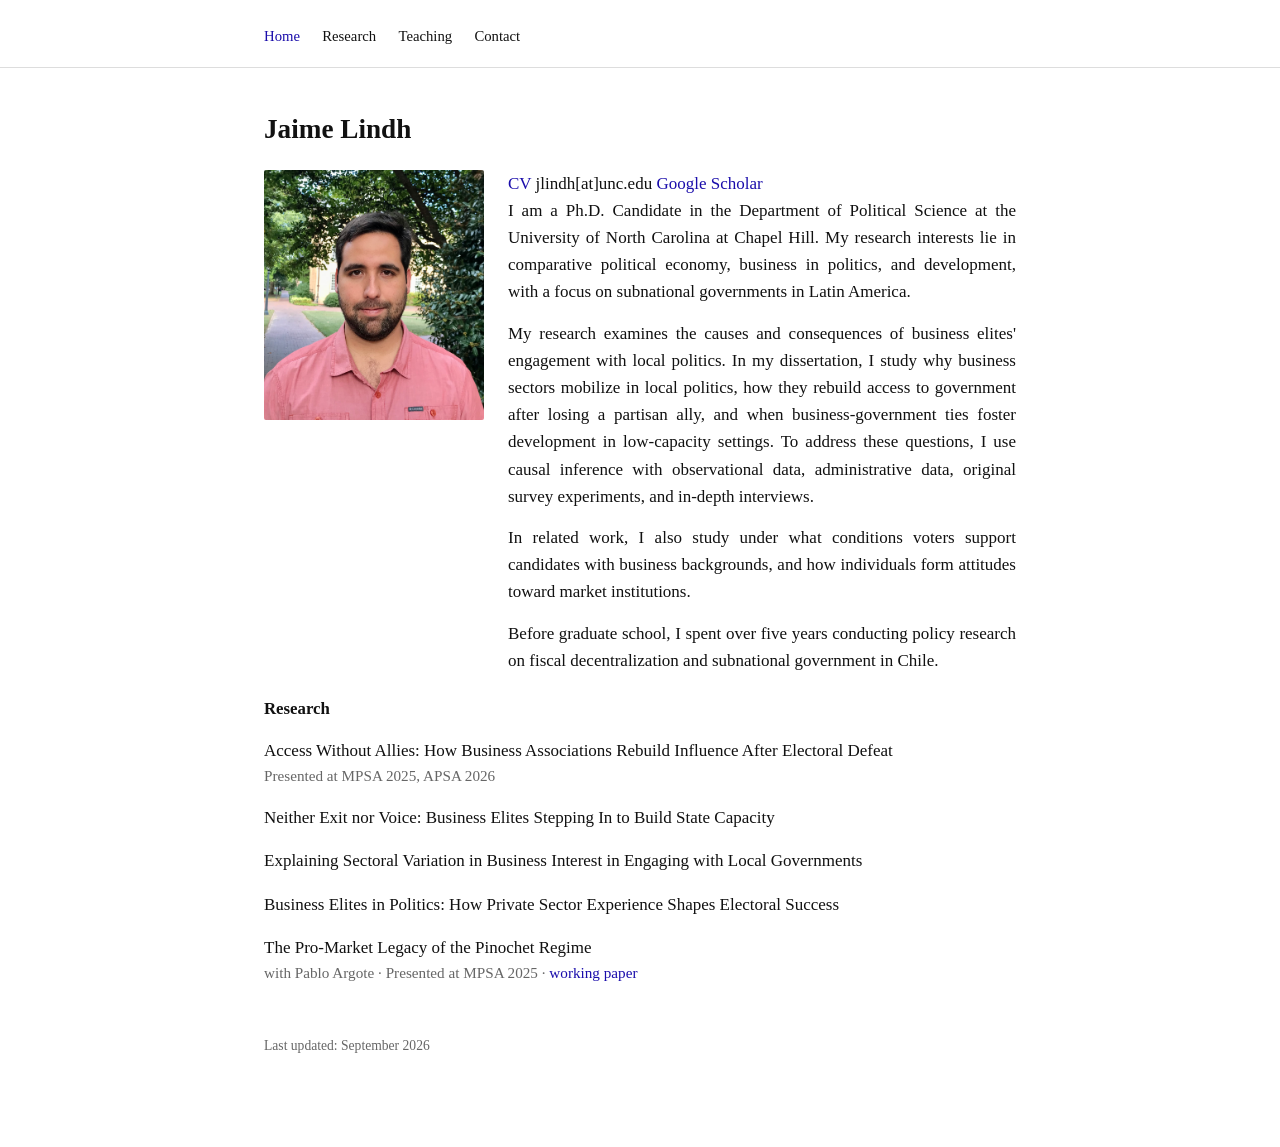
==== index.html @ c8dc9af9 "Refactor profile layout and update research items Updated the layout and content structure of the pr" ====
<!DOCTYPE html>
<html lang="en">
<head>
<meta charset="UTF-8">
<meta name="viewport" content="width=device-width, initial-scale=1">
<title>Jaime Lindh</title>
<meta name="description" content="Ph.D. candidate in Political Science at UNC-Chapel Hill. Comparative political economy — business elites' engagement with subnational politics in Latin America.">
<link rel="stylesheet" href="styles.css">
</head>
<body>

<header class="site">
  <div class="nav-inner">
    <nav class="links">
      <a href="index.html" class="current">Home</a>
      <a href="index.html#research">Research</a>
      <a href="teaching.html">Teaching</a>
      <a href="contact.html">Contact</a>
    </nav>
  </div>
</header>

<div class="wrap">

  <h1>Jaime Lindh</h1>

  <div class="profile-grid">
    <aside class="sidebar">
      <img class="photo" src="files/headshot.jpg" alt="Jaime Lindh">
      <div class="sidebar-links">
        <a href="files/CV_Jaime_Lindh.pdf" target="_blank" rel="noopener">CV</a>
        <span class="contact-text">jlindh[at]unc.edu</span>
        <a href="https://scholar.google.com/citations?user=puGitsoAAAAJ&hl=en" target="_blank" rel="noopener">Google Scholar</a>
      </div>
    </aside>

    <div class="main-col">
      <div class="bio">
        <p>I am a Ph.D. Candidate in the Department of Political Science at the University of North Carolina at Chapel Hill. My research interests lie in comparative political economy, business in politics, and development, with a focus on subnational governments in Latin America.</p>
        <p>My research examines the causes and consequences of business elites' engagement with local politics. In my dissertation, I study why business sectors mobilize in local politics, how they rebuild access to government after losing a partisan ally, and when business-government ties foster development in low-capacity settings. To address these questions, I use causal inference with observational data, administrative data, original survey experiments, and in-depth interviews.</p>
        <p>In related work, I also study under what conditions voters support candidates with business backgrounds, and how individuals form attitudes toward market institutions.</p>
        <p>Before graduate school, I spent over five years conducting policy research on fiscal decentralization and subnational government in Chile.</p>
      </div>

      <h2 id="research" class="first">Research</h2>

      <div class="item">
        <div class="title">Access Without Allies: How Business Associations Rebuild Influence After Electoral Defeat</div>
        <div class="meta">Presented at MPSA 2025, APSA 2026</div>
      </div>
      <div class="item">
        <div class="title">Neither Exit nor Voice: Business Elites Stepping In to Build State Capacity</div>
      </div>
      <div class="item">
        <div class="title">Explaining Sectoral Variation in Business Interest in Engaging with Local Governments</div>
      </div>
      <div class="item">
        <div class="title">Business Elites in Politics: How Private Sector Experience Shapes Electoral Success</div>
      </div>
      <div class="item">
        <div class="title">The Pro-Market Legacy of the Pinochet Regime</div>
        <div class="meta">with Pablo Argote &middot; Presented at MPSA 2025 &middot; <a href="https://www.dropbox.com/scl/fi/oujednbccx636jqcna4ym/coup.pdf?rlkey=6ps58nmaozbxg69qdnffc2lq8&st=o4sw43g4&dl=0" target="_blank" rel="noopener">working paper</a></div>
      </div>

      <div class="updated">Last updated: September 2026</div>
    </div>
  </div>

</div>
</body>
</html>
---- styles.css ----
:root{
  --text:#111111;
  --muted:#666666;
  --bg:#ffffff;
  --link:#1a0dab;
  --border:#ddd;
}
*{box-sizing:border-box;}
html{scroll-behavior:smooth;}
body{
  margin:0;
  background:var(--bg);
  color:var(--text);
  font-family:Georgia, 'Times New Roman', Times, serif;
  font-size:17px;
  line-height:1.6;
}
a{ color:var(--link); text-decoration:none; }
a:hover{ text-decoration:underline; }

header.site{ border-bottom:1px solid var(--border); }
.nav-inner{
  max-width:800px; margin:0 auto; padding:22px 24px 18px;
  display:flex; justify-content:space-between; align-items:baseline; flex-wrap:wrap; gap:8px;
}
.nav-name{ font-weight:bold; font-size:1.15rem; color:var(--text); }
.nav-name:hover{ text-decoration:none; }
nav.links a{ color:var(--text); font-size:0.92rem; margin-left:18px; }
nav.links a:first-child{ margin-left:0; }
nav.links a.current{ color:var(--link); }

.wrap{ max-width:800px; margin:0 auto; padding:40px 24px 90px; }

h1{ font-size:1.7rem; font-weight:bold; margin:0 0 18px; }

.bio{ overflow:auto; }
.bio p{ margin:0 0 14px; text-align: justify;}

.photo{
  width:220px; float:left; margin:0 24px 20px 0; border-radius:2px;
  background:#eee; height:250px; display:flex; align-items:center; justify-content:center;
  font-size:0.72rem; color:var(--muted); text-align:center;
  object-fit:cover;
}

.contact-line{ margin:22px 0 26px; font-size:0.98rem; clear:both; }
.meta{ color:var(--muted); font-size:0.9rem; margin:0 0 26px; }

h2{ font-size:1.05rem; font-weight:bold; margin:38px 0 14px; clear:both; }
h2.first{ margin-top:8px; }

.page-title{ font-size:1.5rem; font-weight:bold; margin:0 0 8px; }
.page-sub{ color:var(--muted); font-size:0.98rem; margin:0 0 34px; }

.item{ margin:0 0 16px; }
.item .meta{ color:var(--muted); font-size:0.95rem; margin:0; }

.page-teaching .item .title{ font-weight:bold; }

.contact-block p{ margin:0 0 10px; }
.contact-block .k{ color:var(--muted); display:inline-block; width:150px; }

.updated{ color:var(--muted); font-size:0.85rem; margin-top:50px; }

@media (max-width:500px){
  .photo{ float:none; width:120px; height:140px; margin:0 0 16px; }
  .nav-inner{ flex-direction:column; align-items:flex-start; }
}
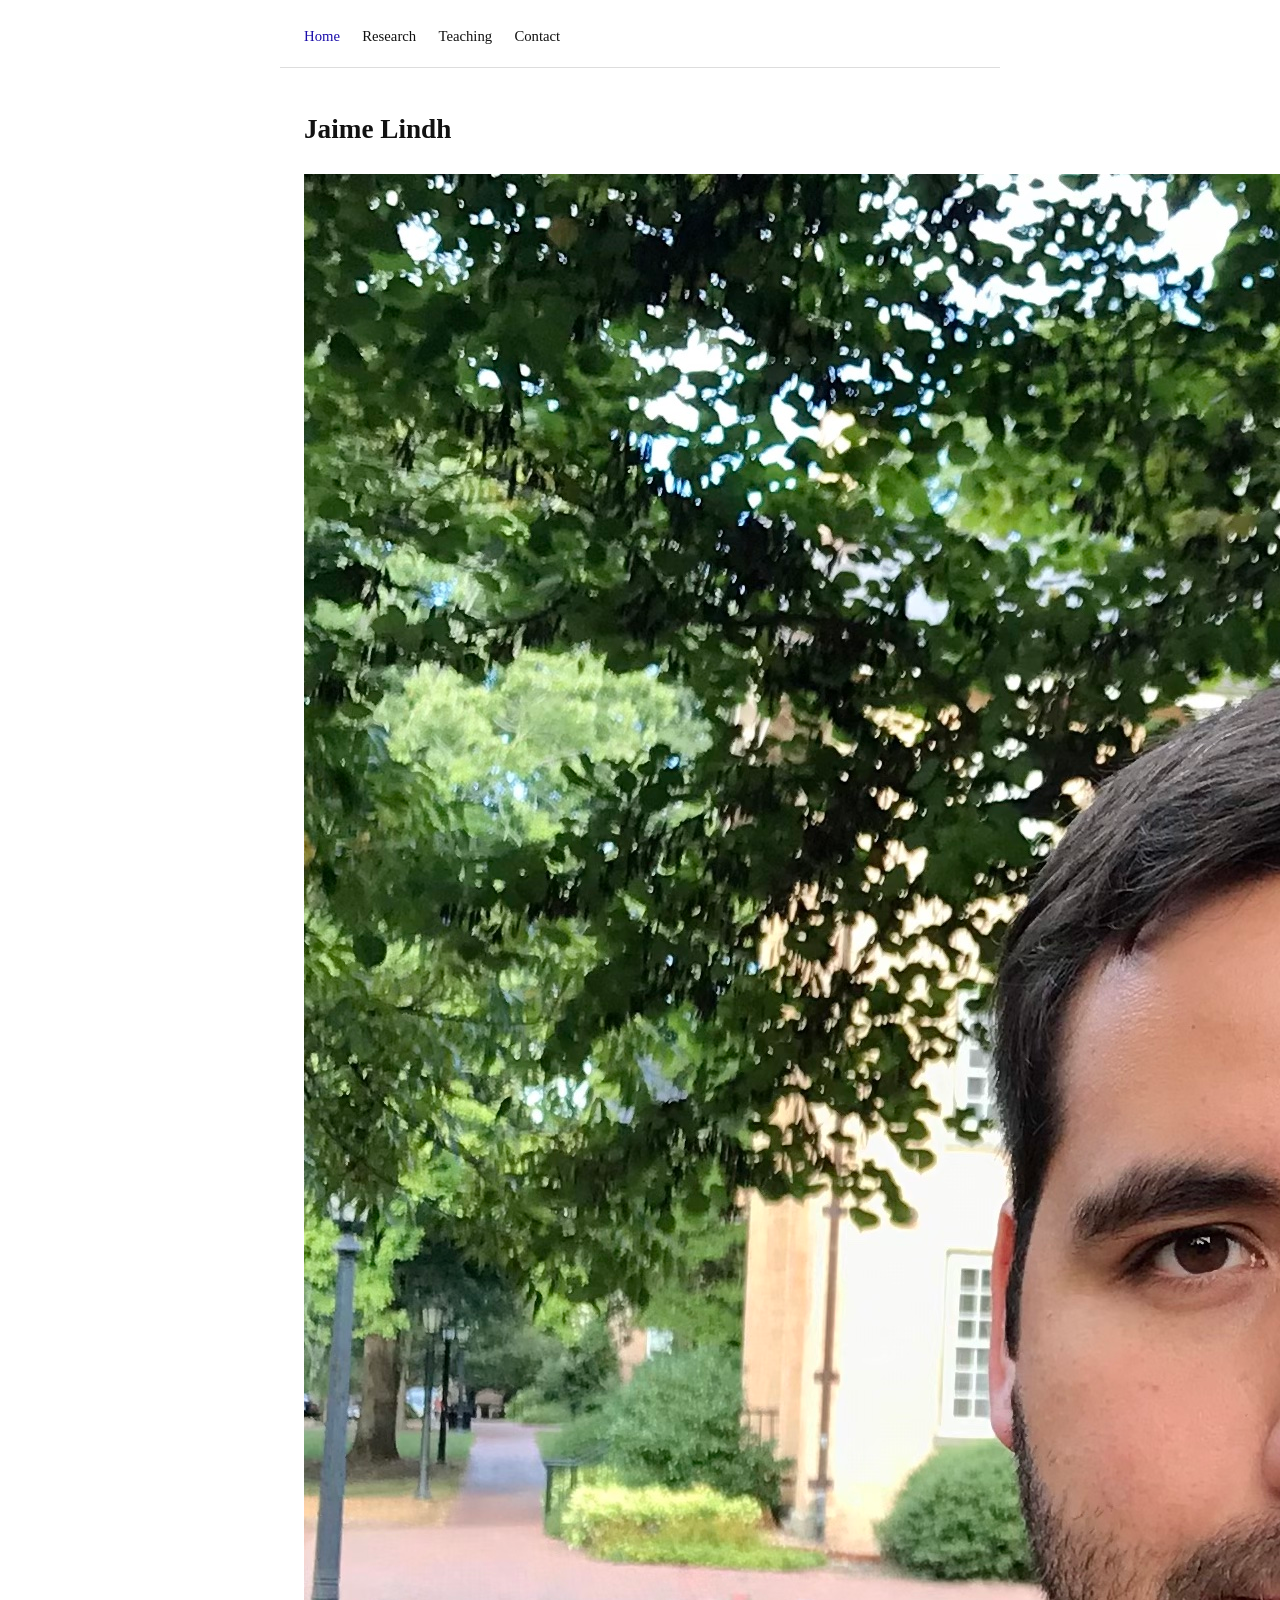
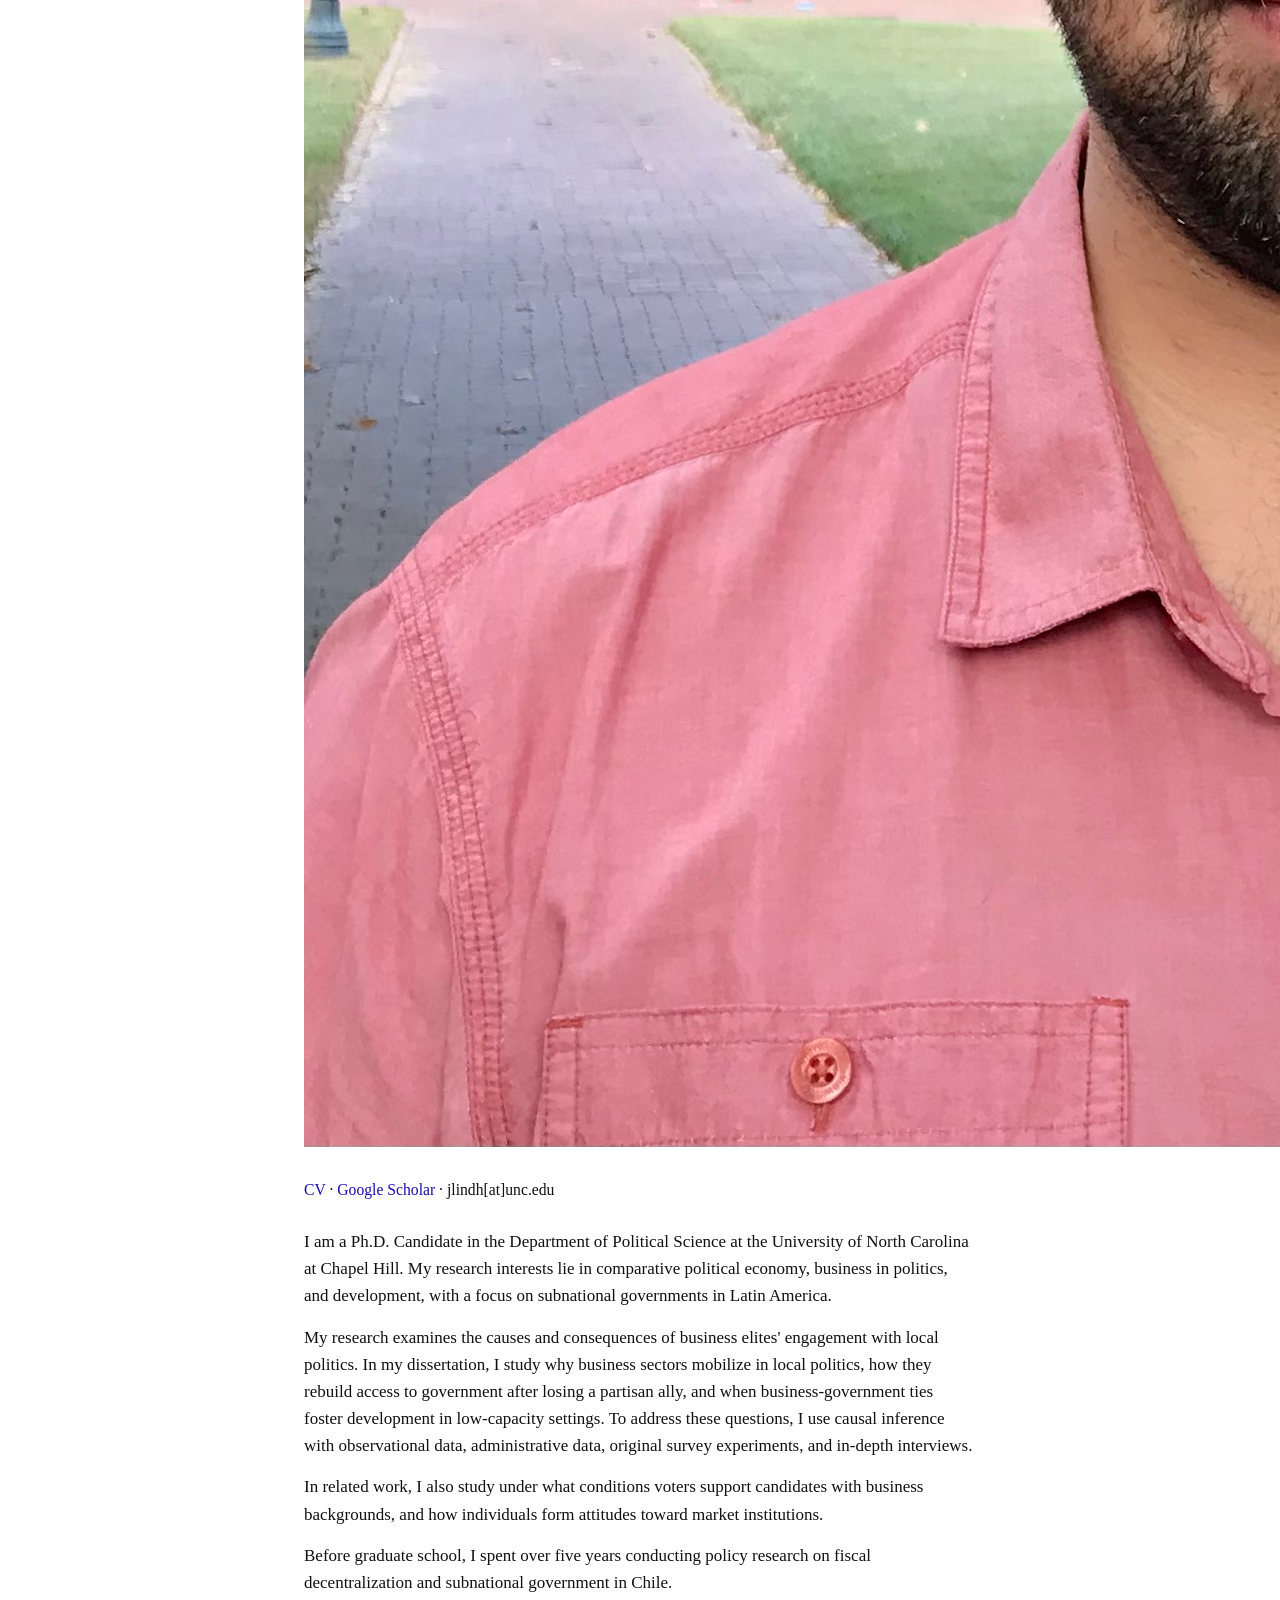
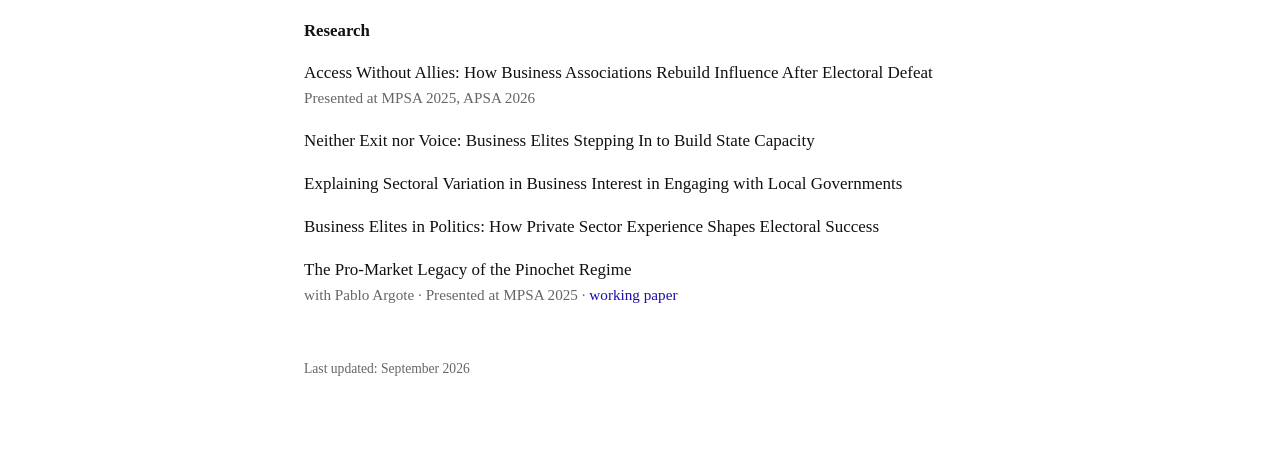
==== commit 2bc47475: "Update index.html" ====
--- a/index.html
+++ b/index.html
@@ -24,47 +24,38 @@
 
   <h1>Jaime Lindh</h1>
 
-  <div class="profile-grid">
-    <aside class="sidebar">
-      <img class="photo" src="files/headshot.jpg" alt="Jaime Lindh">
-      <div class="sidebar-links">
-        <a href="files/CV_Jaime_Lindh.pdf" target="_blank" rel="noopener">CV</a>
-        <span class="contact-text">jlindh[at]unc.edu</span>
-        <a href="https://scholar.google.com/citations?user=puGitsoAAAAJ&hl=en" target="_blank" rel="noopener">Google Scholar</a>
-      </div>
-    </aside>
+  <img class="photo" src="files/headshot.jpg" alt="Jaime Lindh">
 
-    <div class="main-col">
-      <div class="bio">
-        <p>I am a Ph.D. Candidate in the Department of Political Science at the University of North Carolina at Chapel Hill. My research interests lie in comparative political economy, business in politics, and development, with a focus on subnational governments in Latin America.</p>
-        <p>My research examines the causes and consequences of business elites' engagement with local politics. In my dissertation, I study why business sectors mobilize in local politics, how they rebuild access to government after losing a partisan ally, and when business-government ties foster development in low-capacity settings. To address these questions, I use causal inference with observational data, administrative data, original survey experiments, and in-depth interviews.</p>
-        <p>In related work, I also study under what conditions voters support candidates with business backgrounds, and how individuals form attitudes toward market institutions.</p>
-        <p>Before graduate school, I spent over five years conducting policy research on fiscal decentralization and subnational government in Chile.</p>
-      </div>
+  <p class="contact-line"><a href="files/CV_Jaime_Lindh.pdf" target="_blank" rel="noopener">CV</a> &middot; <a href="https://scholar.google.com/citations?user=puGitsoAAAAJ&hl=en" target="_blank" rel="noopener">Google Scholar</a> &middot; <span class="contact-text">jlindh[at]unc.edu</span></p>
 
-      <h2 id="research" class="first">Research</h2>
+  <div class="bio">
+    <p>I am a Ph.D. Candidate in the Department of Political Science at the University of North Carolina at Chapel Hill. My research interests lie in comparative political economy, business in politics, and development, with a focus on subnational governments in Latin America.</p>
+    <p>My research examines the causes and consequences of business elites' engagement with local politics. In my dissertation, I study why business sectors mobilize in local politics, how they rebuild access to government after losing a partisan ally, and when business-government ties foster development in low-capacity settings. To address these questions, I use causal inference with observational data, administrative data, original survey experiments, and in-depth interviews.</p>
+    <p>In related work, I also study under what conditions voters support candidates with business backgrounds, and how individuals form attitudes toward market institutions.</p>
+    <p>Before graduate school, I spent over five years conducting policy research on fiscal decentralization and subnational government in Chile.</p>
+  </div>
 
-      <div class="item">
-        <div class="title">Access Without Allies: How Business Associations Rebuild Influence After Electoral Defeat</div>
-        <div class="meta">Presented at MPSA 2025, APSA 2026</div>
-      </div>
-      <div class="item">
-        <div class="title">Neither Exit nor Voice: Business Elites Stepping In to Build State Capacity</div>
-      </div>
-      <div class="item">
-        <div class="title">Explaining Sectoral Variation in Business Interest in Engaging with Local Governments</div>
-      </div>
-      <div class="item">
-        <div class="title">Business Elites in Politics: How Private Sector Experience Shapes Electoral Success</div>
-      </div>
-      <div class="item">
-        <div class="title">The Pro-Market Legacy of the Pinochet Regime</div>
-        <div class="meta">with Pablo Argote &middot; Presented at MPSA 2025 &middot; <a href="https://www.dropbox.com/scl/fi/oujednbccx636jqcna4ym/coup.pdf?rlkey=6ps58nmaozbxg69qdnffc2lq8&st=o4sw43g4&dl=0" target="_blank" rel="noopener">working paper</a></div>
-      </div>
+  <h2 id="research" class="first">Research</h2>
 
-      <div class="updated">Last updated: September 2026</div>
-    </div>
+  <div class="item">
+    <div class="title">Access Without Allies: How Business Associations Rebuild Influence After Electoral Defeat</div>
+    <div class="meta">Presented at MPSA 2025, APSA 2026</div>
   </div>
+  <div class="item">
+    <div class="title">Neither Exit nor Voice: Business Elites Stepping In to Build State Capacity</div>
+  </div>
+  <div class="item">
+    <div class="title">Explaining Sectoral Variation in Business Interest in Engaging with Local Governments</div>
+  </div>
+  <div class="item">
+    <div class="title">Business Elites in Politics: How Private Sector Experience Shapes Electoral Success</div>
+  </div>
+  <div class="item">
+    <div class="title">The Pro-Market Legacy of the Pinochet Regime</div>
+    <div class="meta">with Pablo Argote &middot; Presented at MPSA 2025 &middot; <a href="https://www.dropbox.com/scl/fi/oujednbccx636jqcna4ym/coup.pdf?rlkey=6ps58nmaozbxg69qdnffc2lq8&st=o4sw43g4&dl=0" target="_blank" rel="noopener">working paper</a></div>
+  </div>
+
+  <div class="updated">Last updated: September 2026</div>
 
 </div>
 </body>
--- a/styles.css
+++ b/styles.css
@@ -18,10 +18,11 @@
 a{ color:var(--link); text-decoration:none; }
 a:hover{ text-decoration:underline; }
 
-header.site{ border-bottom:1px solid var(--border); }
+header.site{ }
 .nav-inner{
-  max-width:800px; margin:0 auto; padding:22px 24px 18px;
+  max-width:720px; margin:0 auto; padding:22px 24px 18px;
   display:flex; justify-content:space-between; align-items:baseline; flex-wrap:wrap; gap:8px;
+  border-bottom:1px solid var(--border);
 }
 .nav-name{ font-weight:bold; font-size:1.15rem; color:var(--text); }
 .nav-name:hover{ text-decoration:none; }
@@ -29,19 +30,23 @@
 nav.links a:first-child{ margin-left:0; }
 nav.links a.current{ color:var(--link); }
 
-.wrap{ max-width:800px; margin:0 auto; padding:40px 24px 90px; }
+.wrap{ max-width:720px; margin:0 auto; padding:40px 24px 90px; }
 
-h1{ font-size:1.7rem; font-weight:bold; margin:0 0 18px; }
+h1{ font-size:1.7rem; font-weight:bold; margin:0 0 22px; }
+
+.profile-grid{ display:flex; gap:36px; align-items:flex-start; }
+.sidebar{ width:170px; flex:none; }
+.sidebar .photo{
+  width:170px; height:195px; border-radius:2px;
+  background:#eee; object-fit:cover; display:block; margin:0 0 18px;
+}
+.sidebar-links{ display:flex; flex-direction:column; gap:8px; font-size:0.92rem; }
+.sidebar-links .contact-text{ color:var(--text); }
+
+.main-col{ flex:1; min-width:0; }
 
 .bio{ overflow:auto; }
-.bio p{ margin:0 0 14px; text-align: justify;}
-
-.photo{
-  width:220px; float:left; margin:0 24px 20px 0; border-radius:2px;
-  background:#eee; height:250px; display:flex; align-items:center; justify-content:center;
-  font-size:0.72rem; color:var(--muted); text-align:center;
-  object-fit:cover;
-}
+.bio p{ margin:0 0 14px; }
 
 .contact-line{ margin:22px 0 26px; font-size:0.98rem; clear:both; }
 .meta{ color:var(--muted); font-size:0.9rem; margin:0 0 26px; }
@@ -55,14 +60,14 @@
 .item{ margin:0 0 16px; }
 .item .meta{ color:var(--muted); font-size:0.95rem; margin:0; }
 
-.page-teaching .item .title{ font-weight:bold; }
-
 .contact-block p{ margin:0 0 10px; }
-.contact-block .k{ color:var(--muted); display:inline-block; width:150px; }
+.contact-block .k{ color:var(--muted); display:inline-block; width:70px; }
 
 .updated{ color:var(--muted); font-size:0.85rem; margin-top:50px; }
 
-@media (max-width:500px){
-  .photo{ float:none; width:120px; height:140px; margin:0 0 16px; }
+@media (max-width:560px){
+  .profile-grid{ flex-direction:column; }
+  .sidebar{ width:100%; }
+  .sidebar .photo{ width:140px; height:160px; }
   .nav-inner{ flex-direction:column; align-items:flex-start; }
 }
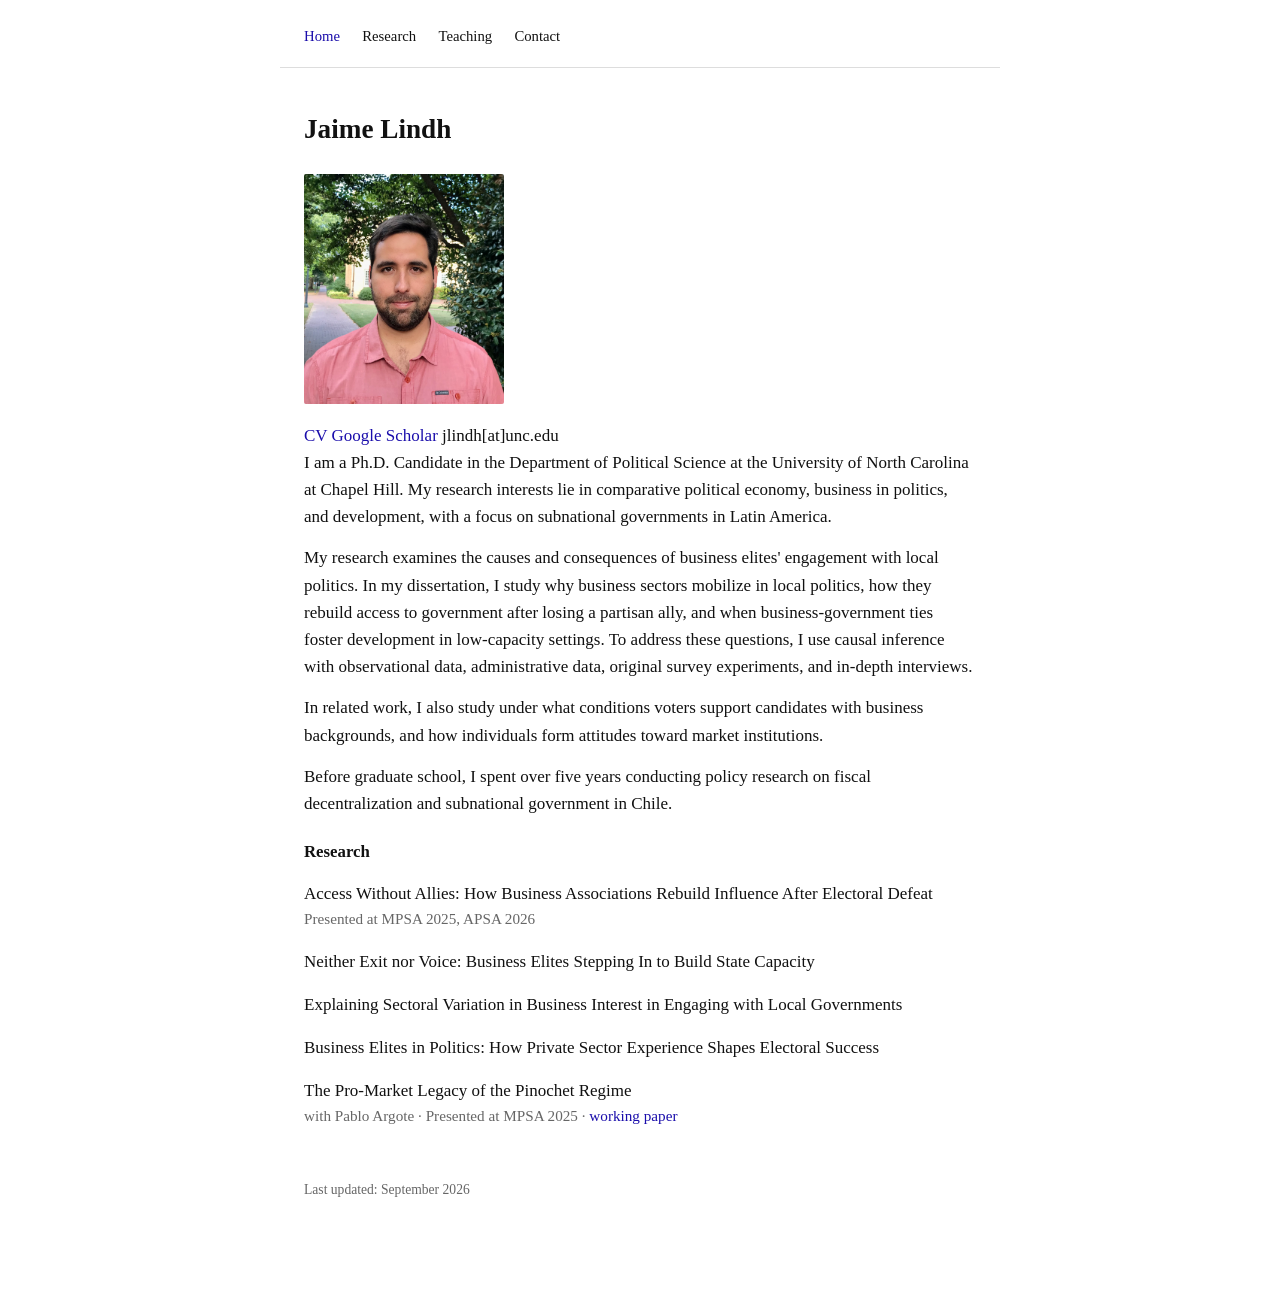
==== commit 519bbd4b: "Update index.html" ====
--- a/index.html
+++ b/index.html
@@ -24,38 +24,47 @@
 
   <h1>Jaime Lindh</h1>
 
-  <img class="photo" src="files/headshot.jpg" alt="Jaime Lindh">
+  <div class="profile-grid">
+    <aside class="sidebar">
+      <img class="photo" src="files/headshot.jpg" alt="Jaime Lindh">
+      <div class="sidebar-links">
+        <a href="files/CV_Jaime_Lindh.pdf" target="_blank" rel="noopener">CV</a>
+        <a href="https://scholar.google.com/citations?user=puGitsoAAAAJ&hl=en" target="_blank" rel="noopener">Google Scholar</a>
+        <span class="contact-text">jlindh[at]unc.edu</span>
+      </div>
+    </aside>
 
-  <p class="contact-line"><a href="files/CV_Jaime_Lindh.pdf" target="_blank" rel="noopener">CV</a> &middot; <a href="https://scholar.google.com/citations?user=puGitsoAAAAJ&hl=en" target="_blank" rel="noopener">Google Scholar</a> &middot; <span class="contact-text">jlindh[at]unc.edu</span></p>
+    <div class="main-col">
+      <div class="bio">
+        <p>I am a Ph.D. Candidate in the Department of Political Science at the University of North Carolina at Chapel Hill. My research interests lie in comparative political economy, business in politics, and development, with a focus on subnational governments in Latin America.</p>
+        <p>My research examines the causes and consequences of business elites' engagement with local politics. In my dissertation, I study why business sectors mobilize in local politics, how they rebuild access to government after losing a partisan ally, and when business-government ties foster development in low-capacity settings. To address these questions, I use causal inference with observational data, administrative data, original survey experiments, and in-depth interviews.</p>
+        <p>In related work, I also study under what conditions voters support candidates with business backgrounds, and how individuals form attitudes toward market institutions.</p>
+        <p>Before graduate school, I spent over five years conducting policy research on fiscal decentralization and subnational government in Chile.</p>
+      </div>
 
-  <div class="bio">
-    <p>I am a Ph.D. Candidate in the Department of Political Science at the University of North Carolina at Chapel Hill. My research interests lie in comparative political economy, business in politics, and development, with a focus on subnational governments in Latin America.</p>
-    <p>My research examines the causes and consequences of business elites' engagement with local politics. In my dissertation, I study why business sectors mobilize in local politics, how they rebuild access to government after losing a partisan ally, and when business-government ties foster development in low-capacity settings. To address these questions, I use causal inference with observational data, administrative data, original survey experiments, and in-depth interviews.</p>
-    <p>In related work, I also study under what conditions voters support candidates with business backgrounds, and how individuals form attitudes toward market institutions.</p>
-    <p>Before graduate school, I spent over five years conducting policy research on fiscal decentralization and subnational government in Chile.</p>
+      <h2 id="research" class="first">Research</h2>
+
+      <div class="item">
+        <div class="title">Access Without Allies: How Business Associations Rebuild Influence After Electoral Defeat</div>
+        <div class="meta">Presented at MPSA 2025, APSA 2026</div>
+      </div>
+      <div class="item">
+        <div class="title">Neither Exit nor Voice: Business Elites Stepping In to Build State Capacity</div>
+      </div>
+      <div class="item">
+        <div class="title">Explaining Sectoral Variation in Business Interest in Engaging with Local Governments</div>
+      </div>
+      <div class="item">
+        <div class="title">Business Elites in Politics: How Private Sector Experience Shapes Electoral Success</div>
+      </div>
+      <div class="item">
+        <div class="title">The Pro-Market Legacy of the Pinochet Regime</div>
+        <div class="meta">with Pablo Argote &middot; Presented at MPSA 2025 &middot; <a href="https://www.dropbox.com/scl/fi/oujednbccx636jqcna4ym/coup.pdf?rlkey=6ps58nmaozbxg69qdnffc2lq8&st=o4sw43g4&dl=0" target="_blank" rel="noopener">working paper</a></div>
+      </div>
+
+      <div class="updated">Last updated: September 2026</div>
+    </div>
   </div>
-
-  <h2 id="research" class="first">Research</h2>
-
-  <div class="item">
-    <div class="title">Access Without Allies: How Business Associations Rebuild Influence After Electoral Defeat</div>
-    <div class="meta">Presented at MPSA 2025, APSA 2026</div>
-  </div>
-  <div class="item">
-    <div class="title">Neither Exit nor Voice: Business Elites Stepping In to Build State Capacity</div>
-  </div>
-  <div class="item">
-    <div class="title">Explaining Sectoral Variation in Business Interest in Engaging with Local Governments</div>
-  </div>
-  <div class="item">
-    <div class="title">Business Elites in Politics: How Private Sector Experience Shapes Electoral Success</div>
-  </div>
-  <div class="item">
-    <div class="title">The Pro-Market Legacy of the Pinochet Regime</div>
-    <div class="meta">with Pablo Argote &middot; Presented at MPSA 2025 &middot; <a href="https://www.dropbox.com/scl/fi/oujednbccx636jqcna4ym/coup.pdf?rlkey=6ps58nmaozbxg69qdnffc2lq8&st=o4sw43g4&dl=0" target="_blank" rel="noopener">working paper</a></div>
-  </div>
-
-  <div class="updated">Last updated: September 2026</div>
 
 </div>
 </body>
--- a/styles.css
+++ b/styles.css
@@ -34,21 +34,17 @@
 
 h1{ font-size:1.7rem; font-weight:bold; margin:0 0 22px; }
 
-.profile-grid{ display:flex; gap:36px; align-items:flex-start; }
-.sidebar{ width:170px; flex:none; }
-.sidebar .photo{
-  width:170px; height:195px; border-radius:2px;
+.photo{
+  width:200px; height:230px; border-radius:2px;
   background:#eee; object-fit:cover; display:block; margin:0 0 18px;
 }
-.sidebar-links{ display:flex; flex-direction:column; gap:8px; font-size:0.92rem; }
-.sidebar-links .contact-text{ color:var(--text); }
 
-.main-col{ flex:1; min-width:0; }
+.contact-line{ margin:0 0 26px; font-size:0.98rem; }
+.contact-line .contact-text{ color:var(--text); }
 
 .bio{ overflow:auto; }
 .bio p{ margin:0 0 14px; }
 
-.contact-line{ margin:22px 0 26px; font-size:0.98rem; clear:both; }
 .meta{ color:var(--muted); font-size:0.9rem; margin:0 0 26px; }
 
 h2{ font-size:1.05rem; font-weight:bold; margin:38px 0 14px; clear:both; }
@@ -66,8 +62,6 @@
 .updated{ color:var(--muted); font-size:0.85rem; margin-top:50px; }
 
 @media (max-width:560px){
-  .profile-grid{ flex-direction:column; }
-  .sidebar{ width:100%; }
-  .sidebar .photo{ width:140px; height:160px; }
+  .photo{ width:150px; height:175px; }
   .nav-inner{ flex-direction:column; align-items:flex-start; }
 }
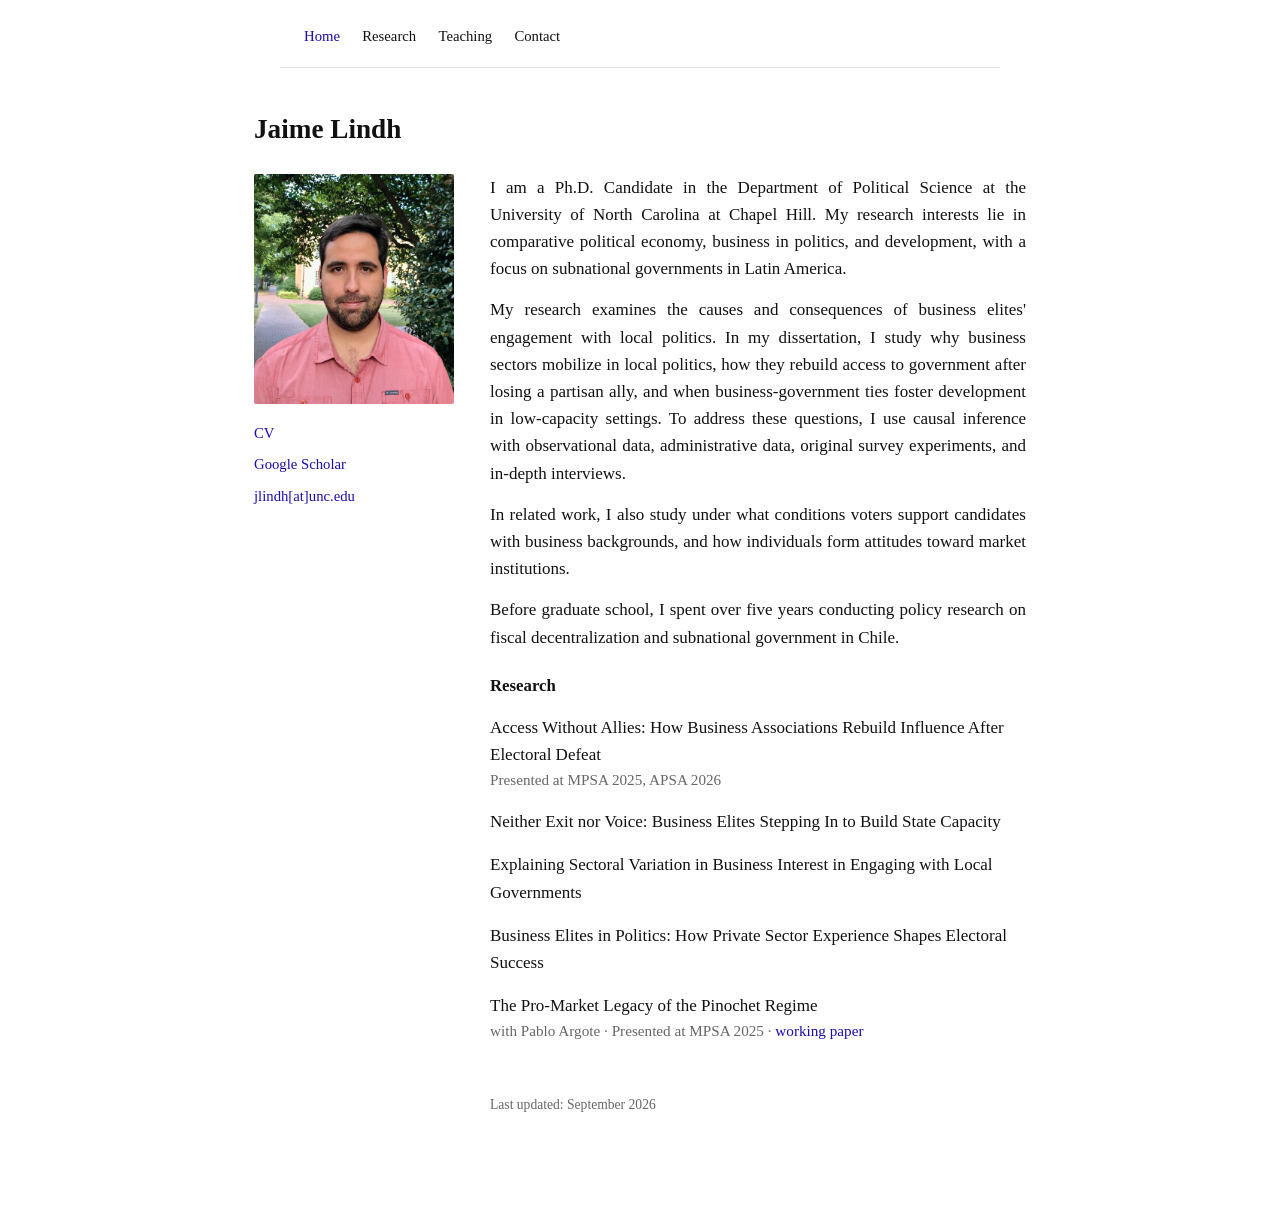
==== commit a0fcc3a9: "Change contact text to mailto link" ====
--- a/index.html
+++ b/index.html
@@ -30,7 +30,7 @@
       <div class="sidebar-links">
         <a href="files/CV_Jaime_Lindh.pdf" target="_blank" rel="noopener">CV</a>
         <a href="https://scholar.google.com/citations?user=puGitsoAAAAJ&hl=en" target="_blank" rel="noopener">Google Scholar</a>
-        <span class="contact-text">jlindh[at]unc.edu</span>
+        <a href="mailto:jlindh[at]unc.edu">jlindh[at]unc.edu</a>
       </div>
     </aside>
 
--- a/styles.css
+++ b/styles.css
@@ -30,20 +30,23 @@
 nav.links a:first-child{ margin-left:0; }
 nav.links a.current{ color:var(--link); }
 
-.wrap{ max-width:720px; margin:0 auto; padding:40px 24px 90px; }
+.wrap{ max-width:820px; margin:0 auto; padding:40px 24px 90px; }
 
 h1{ font-size:1.7rem; font-weight:bold; margin:0 0 22px; }
 
-.photo{
+.profile-grid{ display:flex; gap:36px; align-items:flex-start; }
+.sidebar{ width:200px; flex:none; }
+.sidebar .photo{
   width:200px; height:230px; border-radius:2px;
   background:#eee; object-fit:cover; display:block; margin:0 0 18px;
 }
+.sidebar-links{ display:flex; flex-direction:column; gap:8px; font-size:0.92rem; }
+.sidebar-links .contact-text{ color:var(--text); }
 
-.contact-line{ margin:0 0 26px; font-size:0.98rem; }
-.contact-line .contact-text{ color:var(--text); }
+.main-col{ flex:1; min-width:0; }
 
 .bio{ overflow:auto; }
-.bio p{ margin:0 0 14px; }
+.bio p{ margin:0 0 14px; text-align: justify; }
 
 .meta{ color:var(--muted); font-size:0.9rem; margin:0 0 26px; }
 
@@ -61,7 +64,10 @@
 
 .updated{ color:var(--muted); font-size:0.85rem; margin-top:50px; }
 
-@media (max-width:560px){
-  .photo{ width:150px; height:175px; }
+@media (max-width:600px){
+  .bio p{ text-align: justify; }
+  .profile-grid{ flex-direction:column; }
+  .sidebar{ width:100%; }
+  .sidebar .photo{ width:150px; height:175px; }
   .nav-inner{ flex-direction:column; align-items:flex-start; }
 }
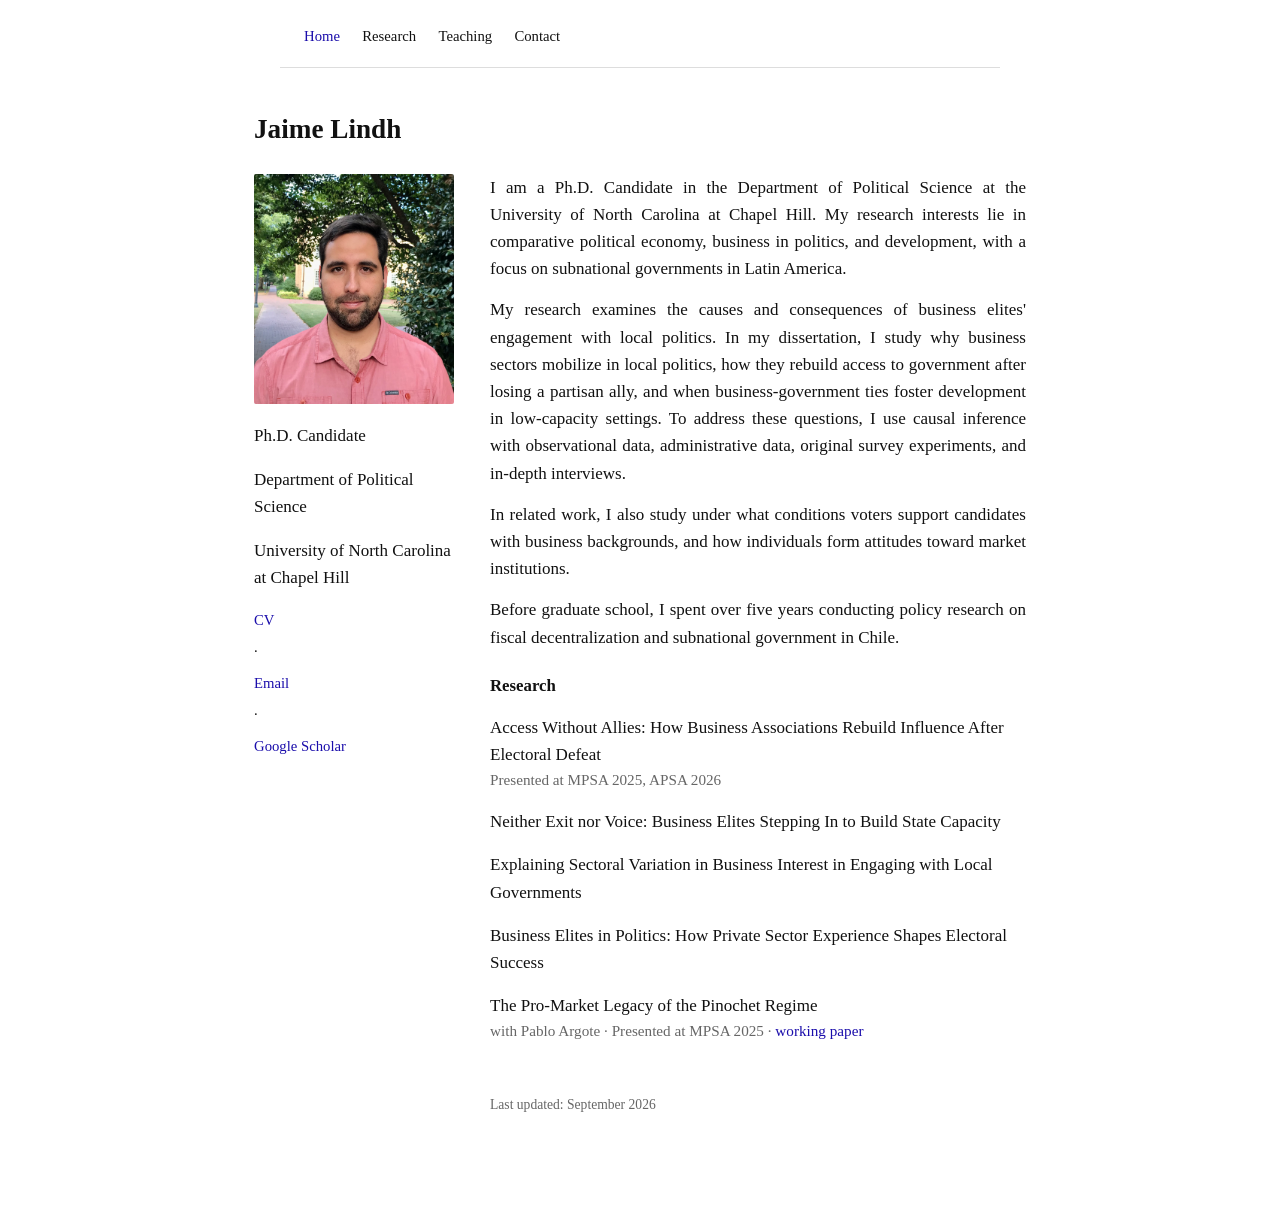
==== commit 9e0ee490: "Refactor sidebar links into a single line Updated sidebar links to use a single line for CV, Email, " ====
--- a/index.html
+++ b/index.html
@@ -27,10 +27,13 @@
   <div class="profile-grid">
     <aside class="sidebar">
       <img class="photo" src="files/headshot.jpg" alt="Jaime Lindh">
+      <div class="affiliation">
+        <p>Ph.D. Candidate</p>
+        <p>Department of Political Science</p>
+        <p>University of North Carolina at Chapel Hill</p>
+      </div>
       <div class="sidebar-links">
-        <a href="files/CV_Jaime_Lindh.pdf" target="_blank" rel="noopener">CV</a>
-        <a href="https://scholar.google.com/citations?user=puGitsoAAAAJ&hl=en" target="_blank" rel="noopener">Google Scholar</a>
-        <a href="mailto:jlindh[at]unc.edu">jlindh[at]unc.edu</a>
+        <a href="files/CV_Jaime_Lindh.pdf" target="_blank" rel="noopener">CV</a> &middot; <a href="mailto:jlindh@unc.edu">Email</a> &middot; <a href="https://scholar.google.com/citations?user=puGitsoAAAAJ&hl=en" target="_blank" rel="noopener">Google Scholar</a>
       </div>
     </aside>
 
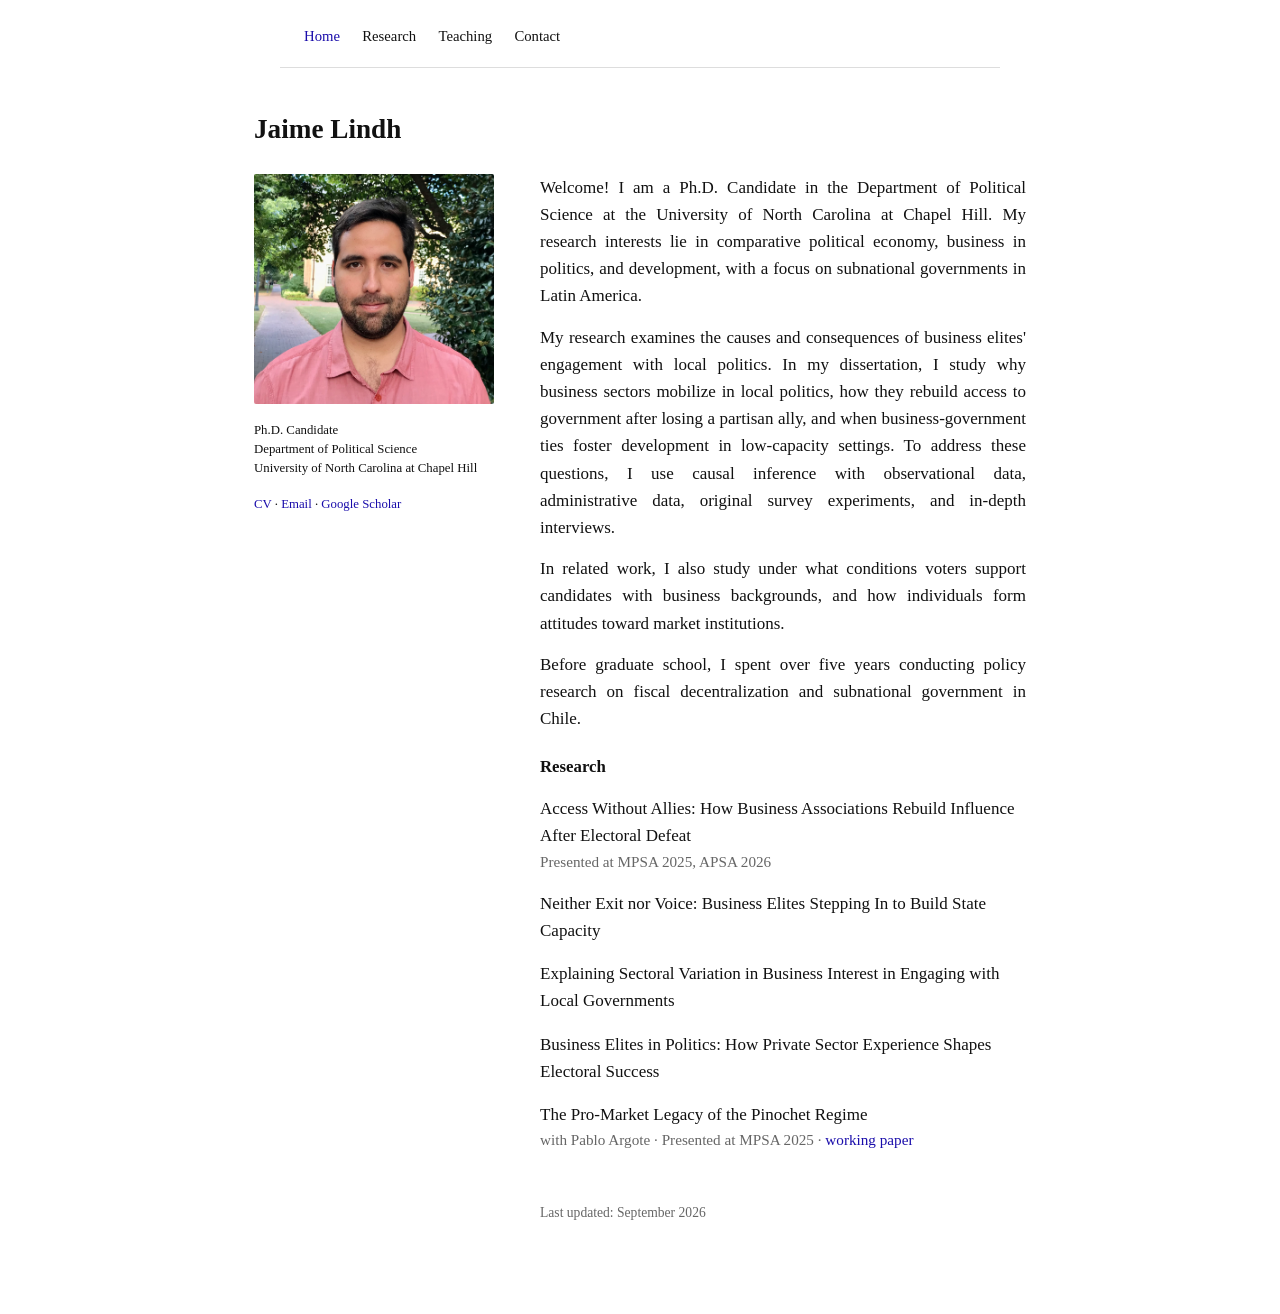
==== commit 3ceebb02: "Update introduction paragraph in index.html" ====
--- a/index.html
+++ b/index.html
@@ -39,7 +39,7 @@
 
     <div class="main-col">
       <div class="bio">
-        <p>I am a Ph.D. Candidate in the Department of Political Science at the University of North Carolina at Chapel Hill. My research interests lie in comparative political economy, business in politics, and development, with a focus on subnational governments in Latin America.</p>
+        <p>Welcome! I am a Ph.D. Candidate in the Department of Political Science at the University of North Carolina at Chapel Hill. My research interests lie in comparative political economy, business in politics, and development, with a focus on subnational governments in Latin America.</p>
         <p>My research examines the causes and consequences of business elites' engagement with local politics. In my dissertation, I study why business sectors mobilize in local politics, how they rebuild access to government after losing a partisan ally, and when business-government ties foster development in low-capacity settings. To address these questions, I use causal inference with observational data, administrative data, original survey experiments, and in-depth interviews.</p>
         <p>In related work, I also study under what conditions voters support candidates with business backgrounds, and how individuals form attitudes toward market institutions.</p>
         <p>Before graduate school, I spent over five years conducting policy research on fiscal decentralization and subnational government in Chile.</p>
--- a/styles.css
+++ b/styles.css
@@ -35,13 +35,15 @@
 h1{ font-size:1.7rem; font-weight:bold; margin:0 0 22px; }
 
 .profile-grid{ display:flex; gap:36px; align-items:flex-start; }
-.sidebar{ width:200px; flex:none; }
+.sidebar{ width:250px; flex:none; }
 .sidebar .photo{
-  width:200px; height:230px; border-radius:2px;
+  width:240px; height:230px; border-radius:2px;
   background:#eee; object-fit:cover; display:block; margin:0 0 18px;
 }
-.sidebar-links{ display:flex; flex-direction:column; gap:8px; font-size:0.92rem; }
-.sidebar-links .contact-text{ color:var(--text); }
+.sidebar-links{ font-size:0.8rem; }
+.affiliation{ margin:0 0 16px; }
+.affiliation p{ margin:0 0 2px; font-size:0.8rem; line-height:1.35; }
+.affiliation p:last-child{ margin-bottom:0; }
 
 .main-col{ flex:1; min-width:0; }
 
@@ -64,8 +66,7 @@
 
 .updated{ color:var(--muted); font-size:0.85rem; margin-top:50px; }
 
-@media (max-width:600px){
-  .bio p{ text-align: justify; }
+@media (max-width:560px){
   .profile-grid{ flex-direction:column; }
   .sidebar{ width:100%; }
   .sidebar .photo{ width:150px; height:175px; }
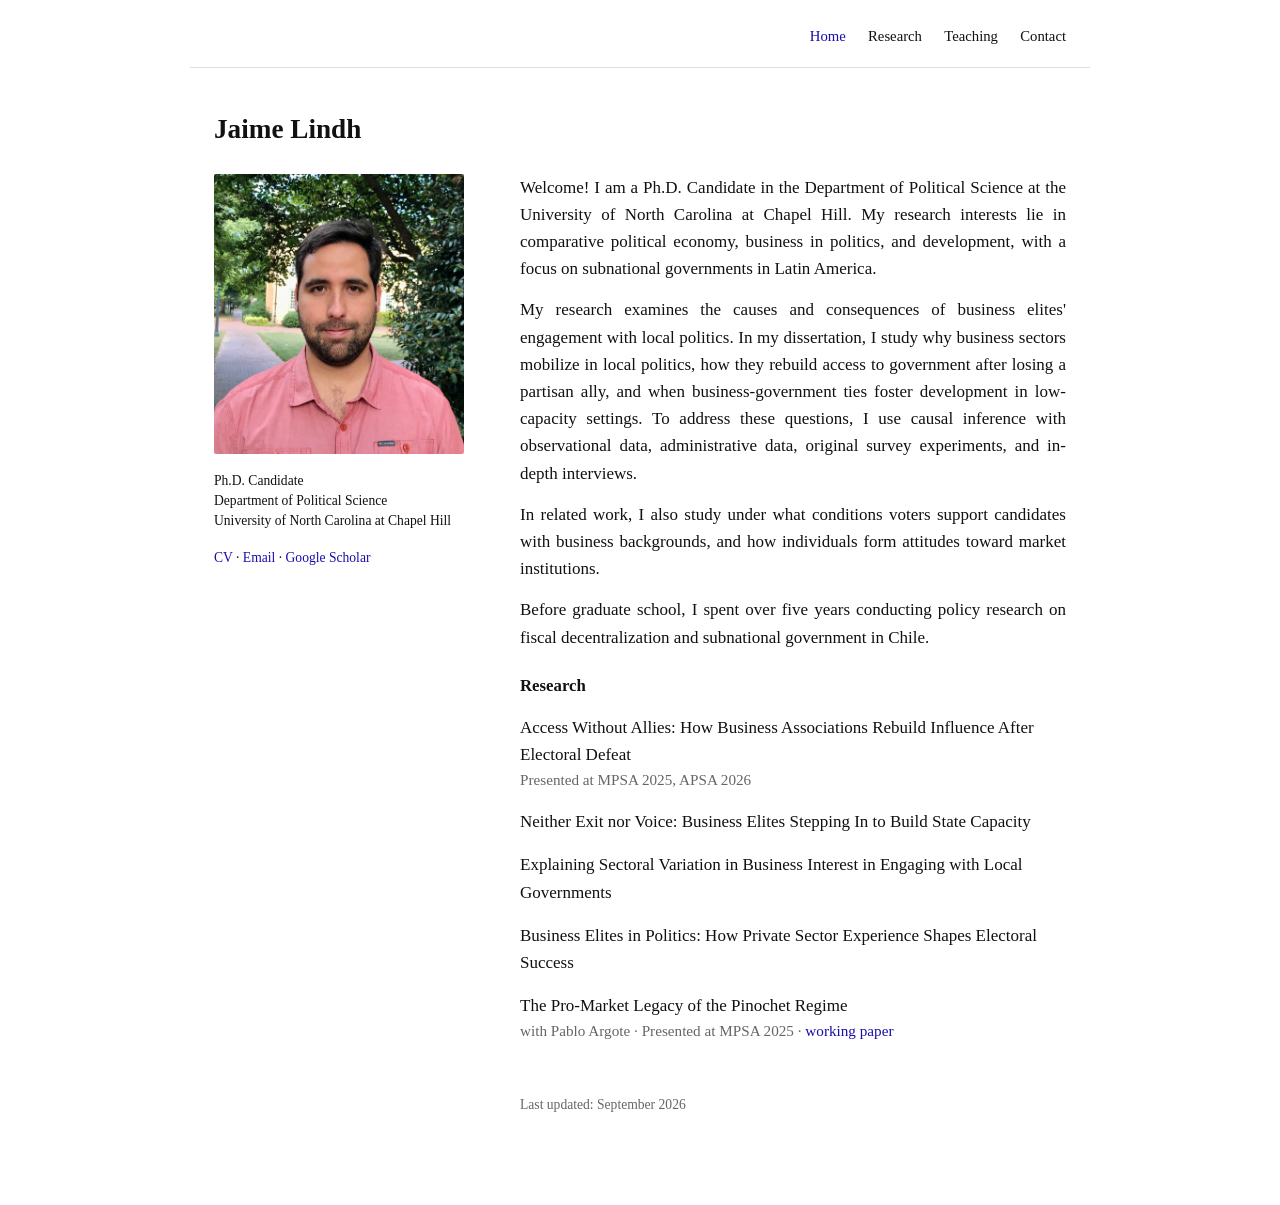
==== commit 72b15e49: "Integrate Google Analytics tracking code Added Google Analytics tracking code to the HTML." ====
--- a/index.html
+++ b/index.html
@@ -2,6 +2,14 @@
 <html lang="en">
 <head>
 <meta charset="UTF-8">
+<!-- Google tag (gtag.js) -->
+<script async src="https://www.googletagmanager.com/gtag/js?id=G-8YPPY76E4F"></script>
+<script>
+  window.dataLayer = window.dataLayer || [];
+  function gtag(){dataLayer.push(arguments);}
+  gtag('js', new Date());
+  gtag('config', 'G-8YPPY76E4F');
+</script>
 <meta name="viewport" content="width=device-width, initial-scale=1">
 <title>Jaime Lindh</title>
 <meta name="description" content="Ph.D. candidate in Political Science at UNC-Chapel Hill. Comparative political economy — business elites' engagement with subnational politics in Latin America.">
--- a/styles.css
+++ b/styles.css
@@ -20,8 +20,8 @@
 
 header.site{ }
 .nav-inner{
-  max-width:720px; margin:0 auto; padding:22px 24px 18px;
-  display:flex; justify-content:space-between; align-items:baseline; flex-wrap:wrap; gap:8px;
+  max-width:900px; margin:0 auto; padding:22px 24px 18px;
+  display:flex; justify-content:flex-end; align-items:baseline; flex-wrap:wrap; gap:8px;
   border-bottom:1px solid var(--border);
 }
 .nav-name{ font-weight:bold; font-size:1.15rem; color:var(--text); }
@@ -30,19 +30,19 @@
 nav.links a:first-child{ margin-left:0; }
 nav.links a.current{ color:var(--link); }
 
-.wrap{ max-width:820px; margin:0 auto; padding:40px 24px 90px; }
+.wrap{ max-width:900px; margin:0 auto; padding:40px 24px 90px; }
 
 h1{ font-size:1.7rem; font-weight:bold; margin:0 0 22px; }
 
 .profile-grid{ display:flex; gap:36px; align-items:flex-start; }
-.sidebar{ width:250px; flex:none; }
+.sidebar{ width:270px; flex:none; }
 .sidebar .photo{
-  width:240px; height:230px; border-radius:2px;
+  width:250px; height:280px; border-radius:2px;
   background:#eee; object-fit:cover; display:block; margin:0 0 18px;
 }
-.sidebar-links{ font-size:0.8rem; }
+.sidebar-links{ font-size:0.85rem; }
 .affiliation{ margin:0 0 16px; }
-.affiliation p{ margin:0 0 2px; font-size:0.8rem; line-height:1.35; }
+.affiliation p{ margin:0 0 2px; font-size:0.85rem; line-height:1.35; }
 .affiliation p:last-child{ margin-bottom:0; }
 
 .main-col{ flex:1; min-width:0; }
@@ -59,10 +59,11 @@
 .page-sub{ color:var(--muted); font-size:0.98rem; margin:0 0 34px; }
 
 .item{ margin:0 0 16px; }
-.item .meta{ color:var(--muted); font-size:0.95rem; margin:0; }
+.item .meta{ color:var(--muted); font-size:0.95rem; margin:0 0 4px; }
+.item .meta:last-child{ margin-bottom:0; }
 
 .contact-block p{ margin:0 0 10px; }
-.contact-block .k{ color:var(--muted); display:inline-block; width:70px; }
+.contact-block .k{ color:var(--muted); display:inline-block; width:200px; }
 
 .updated{ color:var(--muted); font-size:0.85rem; margin-top:50px; }
 
